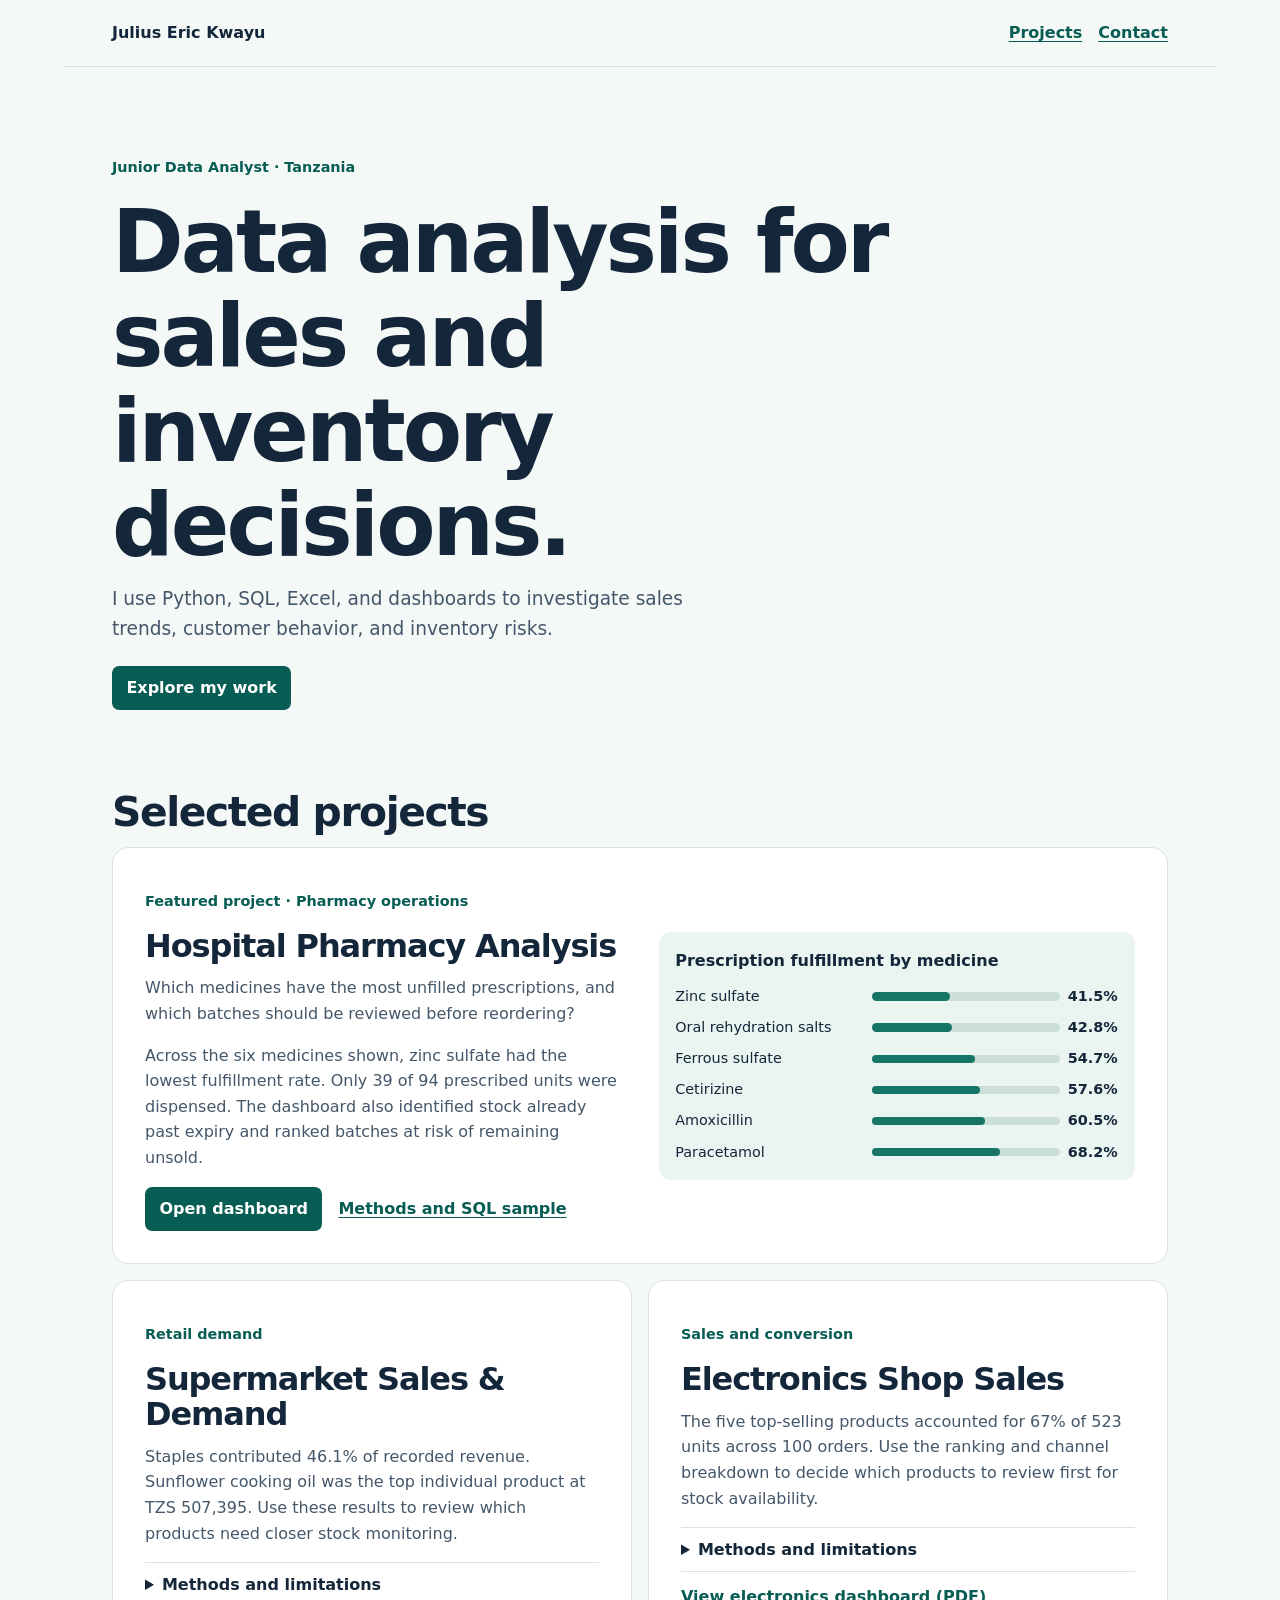
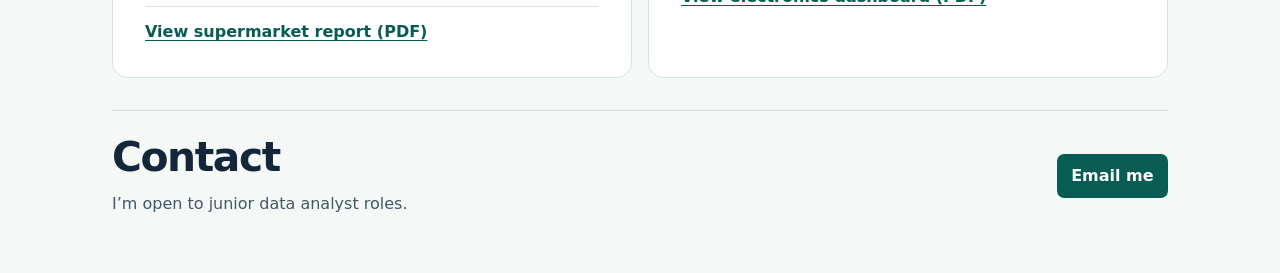
==== index.html @ 9d3212df "Publish data analytics portfolio" ====
<!doctype html>
<html lang="en">
<head>
<meta charset="utf-8">
<meta name="viewport" content="width=device-width, initial-scale=1">
<meta name="description" content="Julius Eric Kwayu, junior data analyst in Tanzania. Explore pharmacy operations, supermarket demand, and electronics sales projects.">
<title>Julius Eric Kwayu | Data Analytics Portfolio</title>
<link rel="stylesheet" href="portfolio.css">
</head>
<body>
<header class="wrap bar">
<a class="name" href="index.html">Julius Eric Kwayu</a>
<nav aria-label="Main navigation"><a href="#projects">Projects</a><a href="#contact">Contact</a></nav>
</header>
<main class="wrap">
<section class="hero" aria-labelledby="intro">
<p class="label">Junior Data Analyst · Tanzania</p>
<h1 id="intro">Data analysis for sales and inventory decisions.</h1>
<p class="intro">I use Python, SQL, Excel, and dashboards to investigate sales trends, customer behavior, and inventory risks.</p>
<a class="button" href="#projects">Explore my work</a>
</section>

<section id="projects" aria-labelledby="project-title">
<h2 id="project-title">Selected projects</h2>
<article class="featured panel">
<div>
<p class="label">Featured project · Pharmacy operations</p>
<h3>Hospital Pharmacy Analysis</h3>
<p>Which medicines have the most unfilled prescriptions, and which batches should be reviewed before reordering?</p>
<p>Across the six medicines shown, zinc sulfate had the lowest fulfillment rate. Only 39 of 94 prescribed units were dispensed. The dashboard also identified stock already past expiry and ranked batches at risk of remaining unsold.</p>
<div class="actions"><a class="button" href="pharmacy_dashboard.html">Open dashboard</a><a href="pharmacy-methods.html">Methods and SQL sample</a></div>
</div>
<figure aria-label="Prescription fulfillment rates for six medicines">
<figcaption>Prescription fulfillment by medicine</figcaption>
<ul class="chart">
<li><span>Zinc sulfate</span><span class="track"><span style="--rate:41.5%"></span></span><b>41.5%</b></li>
<li><span>Oral rehydration salts</span><span class="track"><span style="--rate:42.8%"></span></span><b>42.8%</b></li>
<li><span>Ferrous sulfate</span><span class="track"><span style="--rate:54.7%"></span></span><b>54.7%</b></li>
<li><span>Cetirizine</span><span class="track"><span style="--rate:57.6%"></span></span><b>57.6%</b></li>
<li><span>Amoxicillin</span><span class="track"><span style="--rate:60.5%"></span></span><b>60.5%</b></li>
<li><span>Paracetamol</span><span class="track"><span style="--rate:68.2%"></span></span><b>68.2%</b></li>
</ul>
</figure>
</article>

<div class="grid">
<article class="panel">
<p class="label">Retail demand</p>
<h3>Supermarket Sales &amp; Demand</h3>
<p>Staples contributed 46.1% of recorded revenue. Sunflower cooking oil was the top individual product at TZS 507,395. Use these results to review which products need closer stock monitoring.</p>
<details><summary>Methods and limitations</summary><p>The report aggregates workbook revenue by product and category, groups units sold into complete Monday–Sunday weeks, and checks 100 transactions using 1.5×IQR limits. It presents a next-full-week projection for black tea, laundry soap, and rice. The report does not document the forecast model or its historical accuracy.</p></details>
<a href="supermarket-sales-analysis.pdf">View supermarket report (PDF)</a>
</article>
<article class="panel">
<p class="label">Sales and conversion</p>
<h3>Electronics Shop Sales</h3>
<p>The five top-selling products accounted for 67% of 523 units across 100 orders. Use the ranking and channel breakdown to decide which products to review first for stock availability.</p>
<details><summary>Methods and limitations</summary><p>Revenue is quantity ordered multiplied by unit price and then summed by product. The next-quarter mix assumes Q4 2023 shares carry forward. Inquiry and social account fields are simulated. The report gives no ad spend or currency, so it cannot estimate advertising cost per sale or return on ad spend.</p></details>
<a href="electronics-sales-dashboard.pdf">View electronics dashboard (PDF)</a>
</article>
</div>
</section>
<section id="contact" class="contact" aria-labelledby="contact-title">
<div><h2 id="contact-title">Contact</h2><p>I’m open to junior data analyst roles.</p></div>
<a class="button" href="mailto:juliuseric15@gmail.com">Email me</a>
</section>
</main>
</body>
</html>
---- portfolio.css ----
:root{color-scheme:light;--ink:#14263a;--muted:#44576a;--accent:#075c53;--line:#d6e4df;--paper:#f4f8f6;--white:#fff}
*{box-sizing:border-box}
body{margin:0;background:var(--paper);color:var(--ink);font:1rem/1.6 system-ui,sans-serif}
.wrap{max-width:72rem;margin:auto;padding-inline:clamp(1rem,4vw,3rem)}
.bar{display:flex;justify-content:space-between;align-items:center;gap:.75rem;flex-wrap:wrap;padding-block:1.25rem;border-bottom:1px solid var(--line)}
nav,.actions{display:flex;gap:1rem;align-items:center;flex-wrap:wrap}
a{color:var(--accent);font-weight:680;text-underline-offset:.2em}
a:hover{text-decoration-thickness:.13em}
a:focus-visible,summary:focus-visible{outline:3px solid #ac6719;outline-offset:4px}
.name{color:var(--ink);text-decoration:none}
.hero{padding-block:clamp(2.5rem,7vw,5rem)}
h1,h2,h3{line-height:1.09;letter-spacing:-.035em;margin:0 0 .75rem}
h1{font-size:clamp(2.5rem,7vw,5.4rem);max-width:13ch}
h2{font-size:clamp(1.75rem,4vw,2.55rem)}
h3{font-size:clamp(1.45rem,3vw,2rem)}
p{margin:.6rem 0 1rem;color:var(--muted)}
.label{font-size:.9rem;color:var(--accent);font-weight:750}
.intro{max-width:51ch;font-size:1.16rem;margin-bottom:1.4rem}
.button{display:inline-block;padding:.6rem .9rem;border-radius:.45rem;background:var(--accent);color:var(--white);text-decoration:none}
.panel{background:var(--white);border:1px solid var(--line);border-radius:1rem;padding:clamp(1rem,3vw,2rem)}
.featured,.grid{display:grid;grid-template-columns:repeat(2,minmax(0,1fr));gap:1rem}
.featured{gap:clamp(1rem,3vw,2.5rem);align-items:center}
.grid{margin-top:1rem}
figure{background:#eaf4f0;border-radius:.75rem;padding:1rem;margin:0}
figcaption{font-weight:750}
.chart{padding:0;margin:.75rem 0 0;list-style:none;display:grid;gap:.5rem}
.chart li{display:grid;align-items:center;grid-template-columns:minmax(8rem,1fr) minmax(2rem,1fr) 3.2rem;gap:.5rem;font-size:.9rem}
.track{height:.55rem;border-radius:1rem;background:#ccded8}
.track span{display:block;width:var(--rate);height:100%;border-radius:inherit;background:#177568}
details{padding:.55rem 0;margin-bottom:.75rem;border-block:1px solid var(--line)}
summary{cursor:pointer;font-weight:650}
.contact{margin-block:2rem;display:flex;align-items:center;justify-content:space-between;flex-wrap:wrap;gap:1rem;padding-block:1.5rem;border-top:1px solid var(--line)}
.contact p{margin:0}
.methods{max-width:48rem;padding-block:2.5rem}
.methods h1{font-size:clamp(2.3rem,6vw,3.8rem);max-width:none}
.methods h2{font-size:1.45rem;margin-top:1.6rem}
pre{overflow:auto;padding:1rem;background:#e7efec;border:1px solid var(--line);border-radius:.5rem}
@media(max-width:47rem){.featured,.grid{grid-template-columns:1fr}}
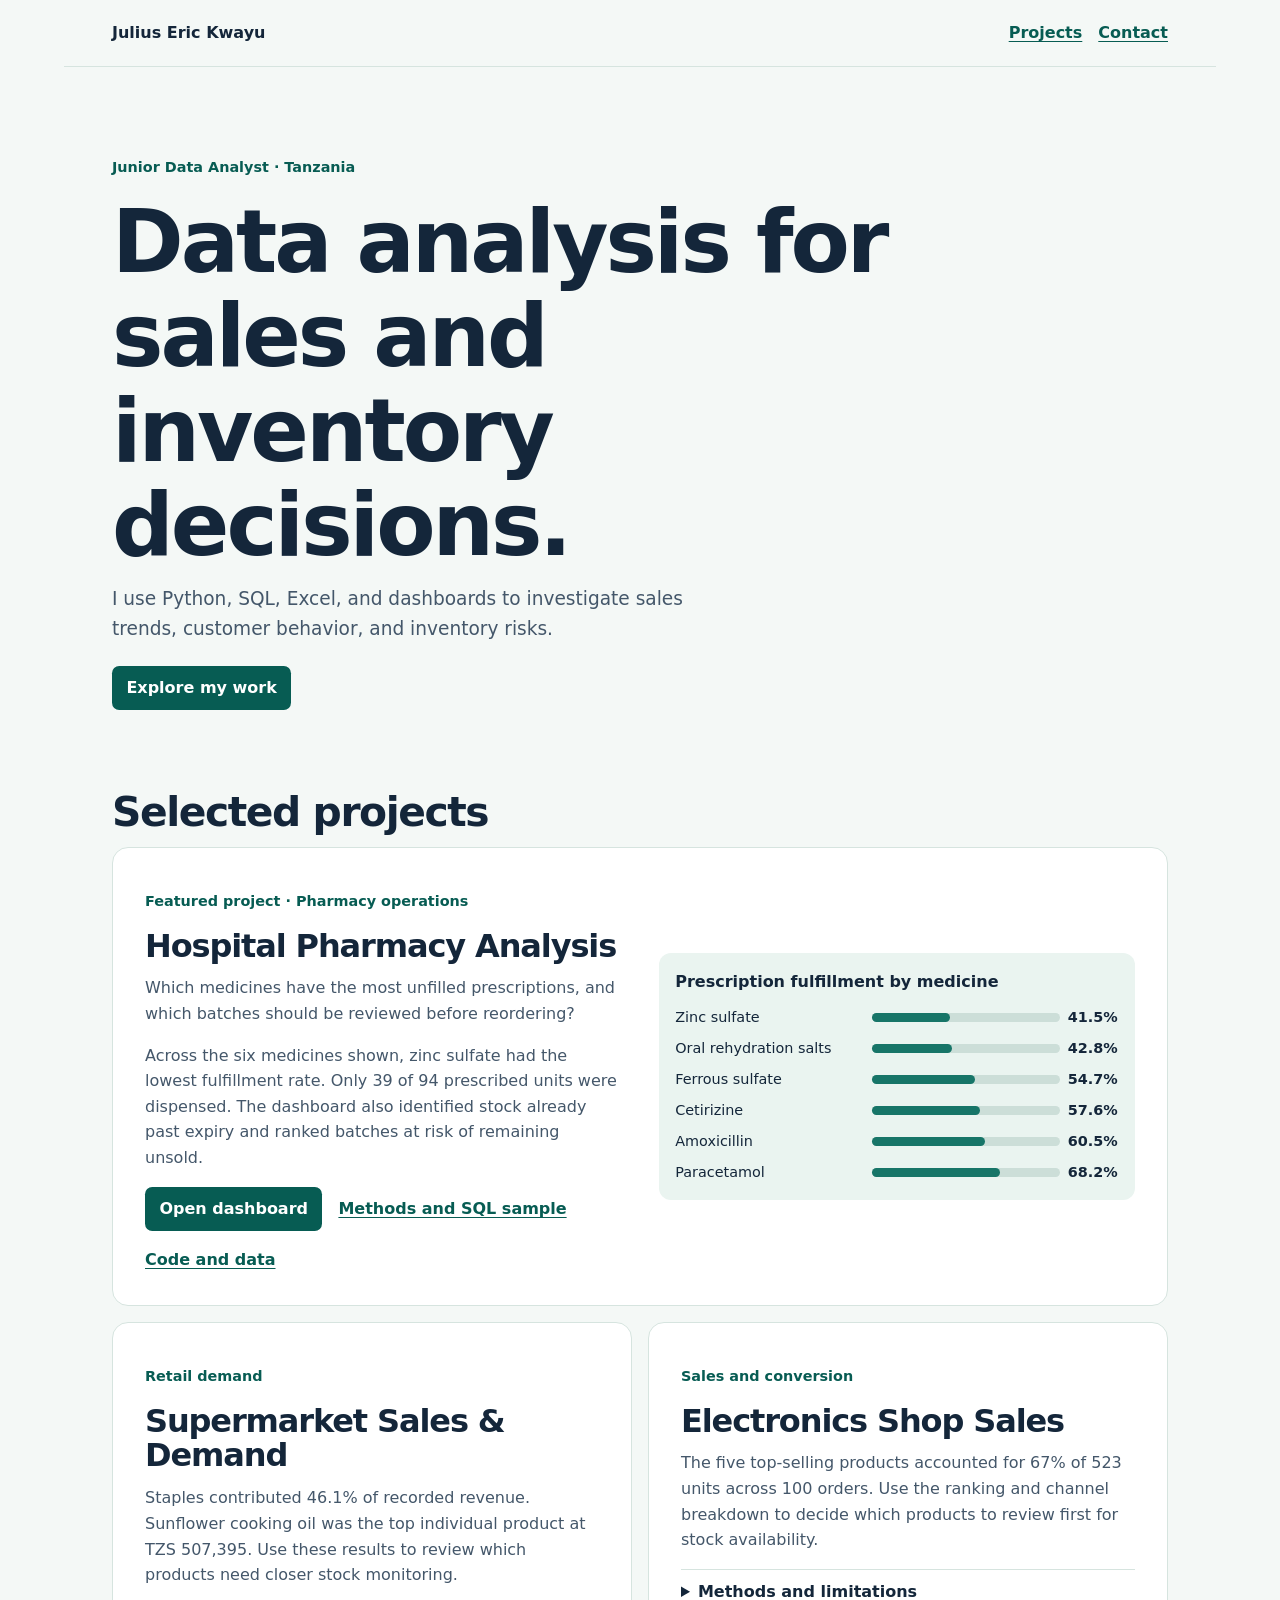
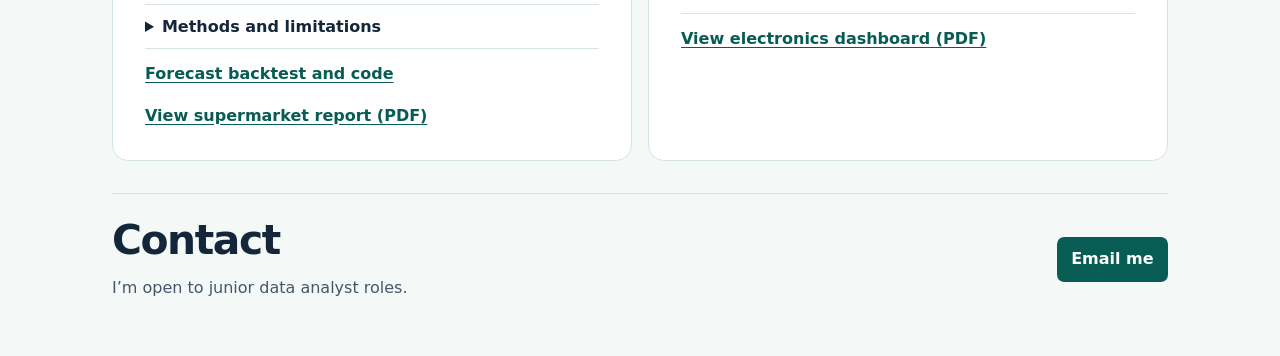
==== commit 7be38136: "Add reproducible pharmacy metrics and supermarket forecast validation" ====
--- a/index.html
+++ b/index.html
@@ -9,7 +9,7 @@
 </head>
 <body>
 <header class="wrap bar">
-<a class="name" href="index.html">Julius Eric Kwayu</a>
+<a class="name" href="/">Julius Eric Kwayu</a>
 <nav aria-label="Main navigation"><a href="#projects">Projects</a><a href="#contact">Contact</a></nav>
 </header>
 <main class="wrap">
@@ -28,7 +28,7 @@
 <h3>Hospital Pharmacy Analysis</h3>
 <p>Which medicines have the most unfilled prescriptions, and which batches should be reviewed before reordering?</p>
 <p>Across the six medicines shown, zinc sulfate had the lowest fulfillment rate. Only 39 of 94 prescribed units were dispensed. The dashboard also identified stock already past expiry and ranked batches at risk of remaining unsold.</p>
-<div class="actions"><a class="button" href="pharmacy_dashboard.html">Open dashboard</a><a href="pharmacy-methods.html">Methods and SQL sample</a></div>
+<div class="actions"><a class="button" href="pharmacy_dashboard.html">Open dashboard</a><a href="pharmacy-methods.html">Methods and SQL sample</a><a href="reproducible-analysis.html">Code and data</a></div>
 </div>
 <figure aria-label="Prescription fulfillment rates for six medicines">
 <figcaption>Prescription fulfillment by medicine</figcaption>
@@ -49,6 +49,7 @@
 <h3>Supermarket Sales &amp; Demand</h3>
 <p>Staples contributed 46.1% of recorded revenue. Sunflower cooking oil was the top individual product at TZS 507,395. Use these results to review which products need closer stock monitoring.</p>
 <details><summary>Methods and limitations</summary><p>The report aggregates workbook revenue by product and category, groups units sold into complete Monday–Sunday weeks, and checks 100 transactions using 1.5×IQR limits. It presents a next-full-week projection for black tea, laundry soap, and rice. The report does not document the forecast model or its historical accuracy.</p></details>
+<p><a href="reproducible-analysis.html#supermarket">Forecast backtest and code</a></p>
 <a href="supermarket-sales-analysis.pdf">View supermarket report (PDF)</a>
 </article>
 <article class="panel">
